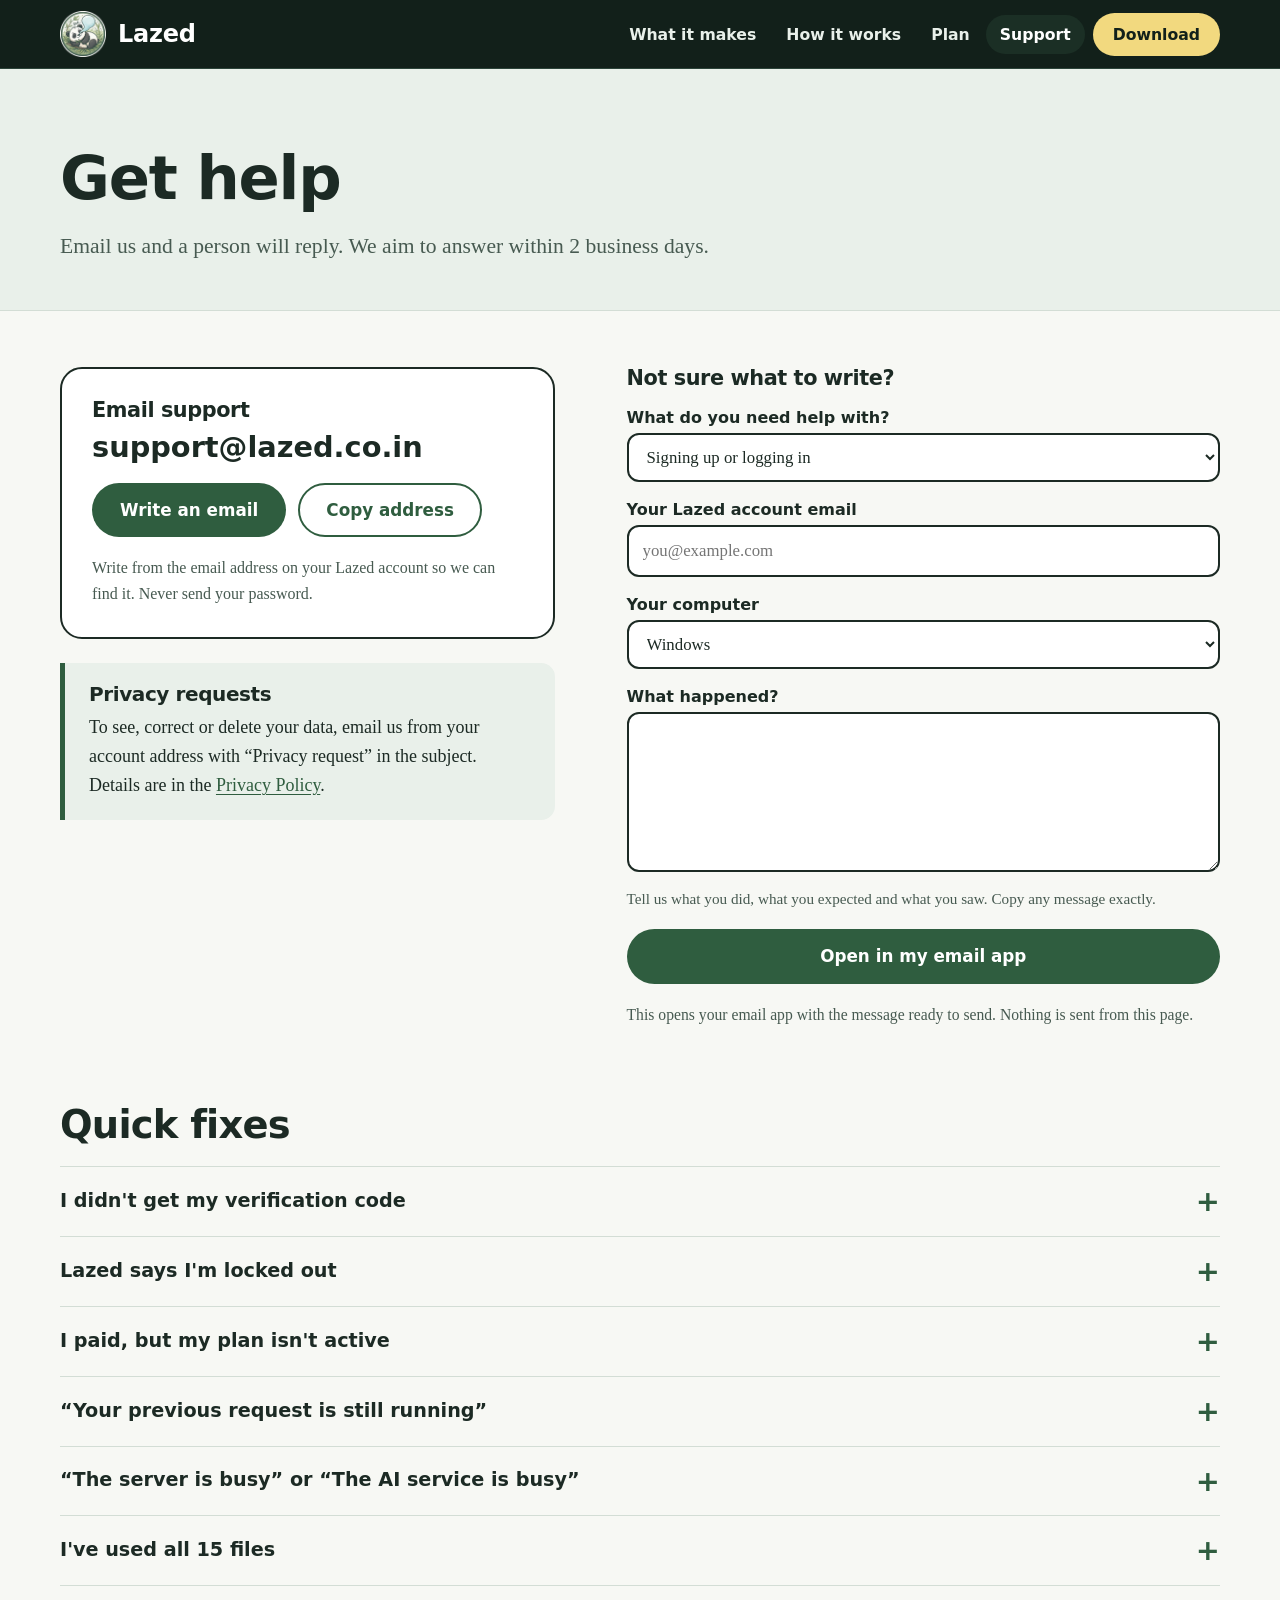
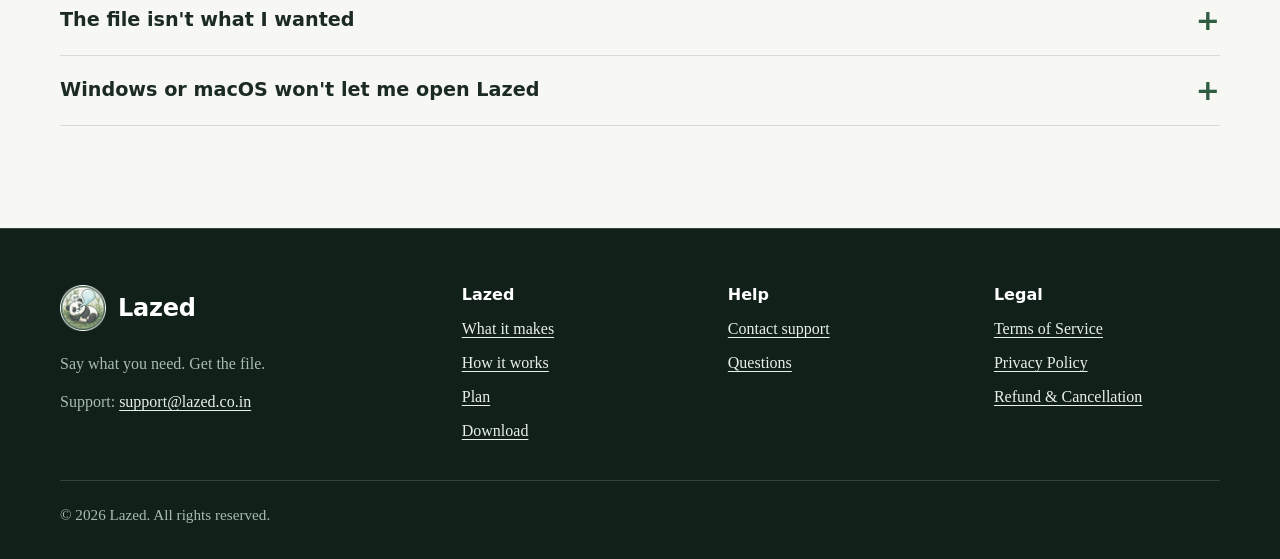
==== contact.html @ 4f2f7432 "first commit" ====
<!doctype html>
<html lang="en">
<head>
<meta charset="utf-8">
<meta name="viewport" content="width=device-width, initial-scale=1">
<title>Support | Lazed</title>
<meta name="description" content="Contact Lazed support at support@lazed.co.in and find quick fixes for sign-up, payment and download problems.">
<meta name="theme-color" content="#12201a">
<link rel="icon" href="assets/favicon.ico" sizes="any">
<link rel="icon" type="image/png" sizes="32x32" href="assets/favicon-32.png">
<link rel="apple-touch-icon" href="assets/apple-touch-icon.png">
<meta property="og:type" content="website">
<meta property="og:site_name" content="Lazed">
<meta property="og:title" content="Support | Lazed">
<meta property="og:description" content="Contact Lazed support at support@lazed.co.in and find quick fixes for sign-up, payment and download problems.">
<meta property="og:image" content="https://lazed.co.in/assets/og-image.png">
<meta property="og:url" content="https://lazed.co.in/contact.html">
<meta name="twitter:card" content="summary_large_image">
<link rel="stylesheet" href="css/style.css">
<script>document.documentElement.classList.add('js')</script>
</head>
<body>
<a class="skip" href="#main">Skip to content</a>
<header class="site-header">
  <div class="wrap">
    <a class="brand" href="index.html"><img src="assets/logo-96.png" width="46" height="46" alt="">Lazed</a>
    <div class="nav">
      <button class="nav-toggle" type="button" aria-expanded="false" aria-controls="nav-links" aria-label="Menu"><svg viewBox="0 0 24 24" fill="none" stroke="currentColor" stroke-width="2.4" stroke-linecap="round" aria-hidden="true"><path d="M4 7h16M4 12h16M4 17h16"/></svg></button>
      <nav id="nav-links" class="nav-links" aria-label="Main">
        <a href="index.html#features">What it makes</a>
        <a href="index.html#how">How it works</a>
        <a href="index.html#plan">Plan</a>
        <a href="contact.html" aria-current="page">Support</a>
        <a class="btn btn-moon btn-sm" href="download.html" data-os-link>Download</a>
      </nav>
    </div>
  </div>
</header>
<main id="main">
<section class="page-head">
  <div class="wrap">
    <h1>Get help</h1>
    <p class="lead">Email us and a person will reply. We aim to answer within 2 business days.</p>
  </div>
</section>

<section class="section" style="padding-top: clamp(36px, 5vw, 56px)">
  <div class="wrap">
    <div class="contact-grid">
      <div>
        <div class="mail-card">
          <h2 style="font-size: 1.3rem">Email support</h2>
          <a class="address" href="mailto:support@lazed.co.in">support@lazed.co.in</a>
          <div class="row">
            <a class="btn btn-moss" href="mailto:support@lazed.co.in">Write an email</a>
            <button class="btn btn-ghost" type="button" id="copy-email" hidden>Copy address</button>
          </div>
          <p class="small">Write from the email address on your Lazed account so we can find it. Never send your password.</p>
        </div>
        <div class="callout" style="margin-top: 24px">
          <h3>Privacy requests</h3>
          <p>To see, correct or delete your data, email us from your account address with &ldquo;Privacy request&rdquo; in the subject. Details are in the <a href="privacy.html#rights">Privacy Policy</a>.</p>
        </div>
      </div>

      <form class="form" id="help-form">
        <h2 style="font-size: 1.3rem">Not sure what to write?</h2>
        <div class="field">
          <label for="topic">What do you need help with?</label>
          <select id="topic" name="topic">
            <option>Signing up or logging in</option>
            <option>A payment or my plan</option>
            <option>Downloading or installing</option>
            <option>A file didn't turn out right</option>
            <option>A privacy request</option>
            <option>Something else</option>
          </select>
        </div>
        <div class="field">
          <label for="account">Your Lazed account email</label>
          <input id="account" name="account" type="email" autocomplete="email" placeholder="you@example.com">
        </div>
        <div class="field">
          <label for="system">Your computer</label>
          <select id="system" name="system">
            <option>Windows</option>
            <option>Mac</option>
            <option>Not sure</option>
          </select>
        </div>
        <div class="field">
          <label for="message">What happened?</label>
          <textarea id="message" name="message" required></textarea>
          <span class="hint">Tell us what you did, what you expected and what you saw. Copy any message exactly.</span>
        </div>
        <button class="btn btn-moss" type="submit">Open in my email app</button>
        <p class="form-note">This opens your email app with the message ready to send. Nothing is sent from this page.</p>
      </form>
    </div>

    <div class="quick">
      <h2>Quick fixes</h2>
      <div class="faq">
<details><summary>I didn't get my verification code</summary><div class="answer"><p>Check your spam folder first. The code works for 10 minutes. You can ask for a new one after 60 seconds, up to 5 codes an hour for one address. If it still doesn't arrive, email us from a different address and we'll look into it.</p></div></details>
<details><summary>Lazed says I'm locked out</summary><div class="answer"><p>After 5 wrong passwords, logins from that device are paused for 15 minutes. Wait, then try again. If you've forgotten your password, email us from your account address.</p></div></details>
<details><summary>I paid, but my plan isn't active</summary><div class="answer"><p>Access switches on automatically once the payment is confirmed, usually within a few minutes. Close and reopen Lazed and log in again. If it's still inactive, email us your account address and payment confirmation.</p></div></details>
<details><summary>&ldquo;Your previous request is still running&rdquo;</summary><div class="answer"><p>Each account can run one request at a time. Wait for the current one to finish. If you closed the app mid-request, reopen it: Lazed picks up the finished result for up to a day.</p></div></details>
<details><summary>&ldquo;The server is busy&rdquo; or &ldquo;The AI service is busy&rdquo;</summary><div class="answer"><p>Try again in a minute. Nothing was counted against your files. If you've sent a lot of messages in the last hour, you may also have reached the hourly message limit; wait a little and try again.</p></div></details>
<details><summary>I've used all 15 files</summary><div class="answer"><p>Your plan has no files left. Log in to Lazed and choose to pay again to start a fresh 30 days with 15 files. A request that failed doesn't use a file.</p></div></details>
<details><summary>The file isn't what I wanted</summary><div class="answer"><p>Reply in the same conversation and say what to change; Lazed keeps the context. Be specific about the audience, length and style. If you're still stuck, email us the request and what you expected.</p></div></details>
<details><summary>Windows or macOS won't let me open Lazed</summary><div class="answer"><p>That's the usual warning for new apps. Follow the <a href="download.html#install">install steps</a>. If it still won't open, tell us your system version and the exact message.</p></div></details>
      </div>
    </div>
  </div>
</section>
</main>
<footer class="site-footer">
  <div class="wrap footer-grid">
    <div>
      <a class="brand" href="index.html"><img src="assets/logo-96.png" width="46" height="46" alt="">Lazed</a>
      <p>Say what you need. Get the file.</p>
      <p>Support: <a href="mailto:support@lazed.co.in">support@lazed.co.in</a></p>
    </div>
    <nav aria-label="Product">
      <p class="footer-title">Lazed</p>
      <ul>
        <li><a href="index.html#features">What it makes</a></li>
        <li><a href="index.html#how">How it works</a></li>
        <li><a href="index.html#plan">Plan</a></li>
        <li><a href="download.html">Download</a></li>
      </ul>
    </nav>
    <nav aria-label="Help">
      <p class="footer-title">Help</p>
      <ul>
        <li><a href="contact.html">Contact support</a></li>
        <li><a href="index.html#faq">Questions</a></li>
      </ul>
    </nav>
    <nav aria-label="Legal">
      <p class="footer-title">Legal</p>
      <ul>
        <li><a href="terms.html">Terms of Service</a></li>
        <li><a href="privacy.html">Privacy Policy</a></li>
        <li><a href="refund.html">Refund &amp; Cancellation</a></li>
      </ul>
    </nav>
  </div>
  <div class="wrap footer-base">
    <p>&copy; <span data-year>2026</span> Lazed. All rights reserved.</p>
  </div>
</footer>
<script src="js/config.js"></script>
<script src="js/main.js"></script>
</body>
</html>
---- css/style.css ----
/* Lazed website styles.
   System fonts only, so the site makes no third-party requests.
   Edit the colours and fonts in :root; everything else follows. */

:root {
  --night: #12201a;
  --night-2: #1b2f25;
  --night-line: #2c443a;
  --ink: #1c2a24;
  --muted: #475a51;
  --paper: #f7f8f4;
  --mist: #e9f0ea;
  --dream: #cbe7e8;
  --white: #ffffff;
  --moss: #2f5d3f;
  --moss-dark: #24492f;
  --leaf: #98aa84;
  --moon: #f2d97f;
  --moon-dark: #e6c75c;
  --on-night: #e9f0ea;
  --on-night-muted: #a8bdb0;
  --line: #d3ddd5;
  --focus: #1d6f8f;

  --font-display: ui-rounded, "SF Pro Rounded", "Hiragino Maru Gothic ProN", "Arial Rounded MT Bold",
    Quicksand, Nunito, "Segoe UI Variable Display", Calibri, "Trebuchet MS", system-ui, sans-serif;
  --font-body: Charter, "Bitstream Charter", "Sitka Text", Cambria, Georgia, serif;

  --wrap: 1160px;
}

*, *::before, *::after { box-sizing: border-box; }
[hidden] { display: none !important; }

html {
  -webkit-text-size-adjust: 100%;
  scroll-behavior: smooth;
  scroll-padding-top: 88px;
}

body {
  margin: 0;
  background: var(--paper);
  color: var(--ink);
  font: 400 1.125rem/1.62 var(--font-body);
  text-rendering: optimizeLegibility;
}

img, svg { max-width: 100%; display: block; }

a { color: var(--moss); text-underline-offset: 0.18em; }
a:hover { color: var(--moss-dark); }

h1, h2, h3 {
  margin: 0;
  font-family: var(--font-display);
  font-weight: 800;
  line-height: 1.1;
  letter-spacing: -0.02em;
  text-wrap: balance;
}

p { margin: 0 0 1em; }

:focus-visible { outline: 3px solid var(--focus); outline-offset: 3px; border-radius: 4px; }
.site-header :focus-visible,
.site-footer :focus-visible,
.hero :focus-visible,
.cta-band :focus-visible { outline-color: var(--moon); }

.wrap { width: min(100% - 40px, var(--wrap)); margin-inline: auto; }

.sr-only {
  position: absolute; width: 1px; height: 1px; margin: -1px; padding: 0;
  overflow: hidden; clip: rect(0 0 0 0); white-space: nowrap; border: 0;
}

.skip {
  position: absolute; left: 12px; top: -64px; z-index: 100;
  background: var(--moon); color: var(--night); text-decoration: none;
  font: 700 1rem var(--font-display); padding: 10px 16px; border-radius: 10px;
}
.skip:focus { top: 12px; }

/* ---------- Buttons ---------- */
.btn {
  display: inline-flex; align-items: center; justify-content: center; gap: 10px;
  font: 700 1.05rem/1.1 var(--font-display);
  padding: 16px 26px; border-radius: 999px; border: 2px solid transparent;
  text-decoration: none; cursor: pointer; text-align: center;
  transition: transform 0.15s ease, background-color 0.15s ease, border-color 0.15s ease;
}
.btn:active { transform: translateY(1px); }
.btn-moon { background: var(--moon); color: var(--night); }
.btn-moon:hover { background: var(--moon-dark); color: var(--night); }
.btn-moss { background: var(--moss); color: #fff; }
.btn-moss:hover { background: var(--moss-dark); color: #fff; }
.btn-ghost-dark { border-color: var(--on-night-muted); color: var(--on-night); }
.btn-ghost-dark:hover { background: var(--night-2); color: #fff; }
.btn-ghost { border-color: var(--moss); color: var(--moss); background: transparent; }
.btn-ghost:hover { background: var(--moss); color: #fff; }
.btn-sm { padding: 10px 18px; font-size: 0.95rem; }
.btn-block { width: 100%; }
.btn[aria-disabled="true"] { opacity: 0.6; pointer-events: none; }
.btn svg { width: 20px; height: 20px; }

/* ---------- Header ---------- */
.site-header {
  position: sticky; top: 0; z-index: 50;
  background: var(--night); color: var(--on-night);
  border-bottom: 1px solid var(--night-line);
}
.site-header .wrap { display: flex; align-items: center; gap: 16px; min-height: 68px; flex-wrap: wrap; padding-block: 6px; }
.brand {
  display: inline-flex; align-items: center; gap: 12px;
  color: #fff; text-decoration: none;
  font: 800 1.5rem/1 var(--font-display); letter-spacing: -0.01em;
}
.brand:hover { color: #fff; }
.brand img { width: 46px; height: 46px; }
.nav { margin-left: auto; display: flex; align-items: center; gap: 8px; flex-wrap: wrap; }
.nav-links { display: flex; align-items: center; gap: 2px; flex-wrap: wrap; }
.nav-links a {
  color: var(--on-night); text-decoration: none;
  font: 600 0.98rem var(--font-display); padding: 10px 14px; border-radius: 999px;
}
.nav-links a:hover, .nav-links a[aria-current="page"] { background: var(--night-2); color: #fff; }
.nav-links a.btn-moon { background: var(--moon); color: var(--night); padding: 10px 18px; margin-left: 6px; }
.nav-links a.btn-moon:hover { background: var(--moon-dark); color: var(--night); }
.nav-toggle {
  display: none; align-items: center; justify-content: center;
  width: 46px; height: 46px; border-radius: 50%;
  background: transparent; color: #fff; border: 2px solid var(--night-line); cursor: pointer;
}
.nav-toggle svg { width: 22px; height: 22px; }

@media (max-width: 859px) {
  .js .nav-toggle { display: inline-flex; }
  .js .nav { margin-left: auto; }
  .js .nav-links {
    display: none; position: absolute; left: 0; right: 0; top: 100%;
    flex-direction: column; align-items: stretch; gap: 2px;
    background: var(--night); padding: 8px 20px 20px; border-bottom: 1px solid var(--night-line);
  }
  .js .nav-open .nav-links { display: flex; }
  .js .nav-links a { padding: 14px 14px; font-size: 1.05rem; }
  .js .nav-links a.btn-moon { margin: 8px 0 0; padding: 14px 18px; text-align: center; }
}

/* ---------- Hero ---------- */
.hero {
  background: var(--night); color: var(--on-night);
  padding-block: clamp(40px, 7vw, 88px) clamp(56px, 8vw, 112px);
  overflow: hidden;
}
.hero .wrap { display: grid; gap: 56px; align-items: center; }
@media (min-width: 960px) {
  .hero .wrap { grid-template-columns: minmax(0, 1fr) minmax(0, 1.08fr); gap: 64px; }
}
.hero h1 { font-size: clamp(2.7rem, 1.5rem + 4.7vw, 5rem); line-height: 1; color: #fff; }
.lead { font-size: clamp(1.15rem, 1.05rem + 0.5vw, 1.35rem); line-height: 1.5; max-width: 34em; }
.hero .lead { color: var(--on-night-muted); margin-top: 24px; }
.hero-actions { display: flex; flex-wrap: wrap; gap: 14px; margin-top: 32px; }
.hero-note { margin: 22px 0 0; font-size: 1rem; color: var(--on-night-muted); max-width: 32em; }

/* The bubble comes from the panda's nose in the logo; it holds the demo. */
.scene { --p: 150px; position: relative; width: 100%; max-width: 620px; margin-inline: auto; padding-bottom: calc(var(--p) + 26px); }
.bubble {
  position: relative; color: var(--ink);
  background: radial-gradient(120% 90% at 20% 10%, #eef9f9 0%, var(--dream) 52%, #b3d6da 100%);
  border: 3px solid #2d4a43;
  border-radius: 64px 76px 70px 56px / 70px 60px 76px 64px;
  padding: 24px 22px 24px;
  box-shadow: inset 10px 12px 22px rgba(255, 255, 255, 0.55), inset -10px -14px 26px rgba(40, 100, 110, 0.16),
    0 30px 60px -30px rgba(0, 0, 0, 0.7);
}
.chips { display: flex; flex-wrap: wrap; gap: 8px; margin: 0 0 16px; padding: 0 6px; list-style: none; }
.chip {
  font: 700 0.88rem var(--font-display); padding: 8px 14px; border-radius: 999px;
  border: 2px solid rgba(45, 74, 67, 0.55); background: rgba(255, 255, 255, 0.4); color: #23403a; cursor: pointer;
  transition: background-color 0.15s ease, color 0.15s ease;
}
.chip:hover { background: rgba(255, 255, 255, 0.75); }
.chip[aria-pressed="true"] { background: #23403a; border-color: #23403a; color: #fff; }
.chat {
  min-height: 300px; display: flex; flex-direction: column; gap: 12px; padding: 0 6px;
  font-family: var(--font-display); font-size: 1rem; line-height: 1.4;
}
.msg-user {
  align-self: flex-end; max-width: 90%; background: var(--moss); color: #fff;
  padding: 12px 16px; border-radius: 18px 18px 4px 18px;
}
.msg-bot {
  align-self: flex-start; width: 100%; max-width: 96%; background: rgba(255, 255, 255, 0.8);
  padding: 14px 16px; border-radius: 18px 18px 18px 4px;
}
.steps { list-style: none; margin: 0; padding: 0; display: grid; gap: 8px; }
.steps li { display: flex; gap: 10px; align-items: center; }
.steps li::before {
  content: ""; flex: none; width: 18px; height: 18px; border-radius: 50%;
  background: var(--moss) url("data:image/svg+xml,%3Csvg xmlns='http://www.w3.org/2000/svg' viewBox='0 0 20 20'%3E%3Cpath d='M5.5 10.5l3 3 6-7' fill='none' stroke='white' stroke-width='2.4' stroke-linecap='round' stroke-linejoin='round'/%3E%3C/svg%3E") center / 14px no-repeat;
}
.typing { display: inline-flex; gap: 5px; padding: 6px 2px; }
.typing span { width: 8px; height: 8px; border-radius: 50%; background: var(--moss); animation: bob 0.9s ease-in-out infinite; }
.typing span:nth-child(2) { animation-delay: 0.15s; }
.typing span:nth-child(3) { animation-delay: 0.3s; }
@keyframes bob { 0%, 80%, 100% { transform: translateY(0); opacity: 0.5; } 40% { transform: translateY(-5px); opacity: 1; } }
.file {
  display: flex; align-items: center; gap: 12px; background: #fff; border: 2px solid #2d4a43;
  border-radius: 14px; padding: 10px 14px; margin-top: 12px;
}
.file-ext { font-weight: 800; font-size: 0.82rem; padding: 6px 9px; border-radius: 8px; background: var(--moon); color: var(--night); }
.file-name { font-weight: 700; overflow-wrap: anywhere; min-width: 0; }
.file-sub { display: block; font-size: 0.86rem; font-weight: 500; color: var(--muted); }
.scene-caption { position: absolute; left: calc(var(--p) + 84px); right: 0; bottom: 6px; margin: 0; font-size: 0.92rem; line-height: 1.35; color: var(--on-night-muted); font-family: var(--font-display); font-weight: 600; }

.panda { position: absolute; left: 4px; bottom: 0; width: var(--p); height: var(--p); }
.panda img { width: 100%; height: 100%; border-radius: 50%; box-shadow: 0 0 0 6px var(--night), 0 0 0 8px var(--night-line); }
.zzz {
  position: absolute; left: calc(var(--p) * 0.06); top: calc(var(--p) * -0.22);
  font: 800 1.7rem/1 var(--font-display); letter-spacing: 0.12em; color: var(--moon); z-index: 1;
  animation: drift 4.5s ease-in-out infinite;
}
@keyframes drift { 0%, 100% { transform: translate(0, 0); opacity: 0.55; } 50% { transform: translate(6px, -8px); opacity: 1; } }
.dots span {
  position: absolute; border-radius: 50%; border: 2px solid #2d4a43;
  background: radial-gradient(circle at 30% 30%, #eef9f9, var(--dream));
}
.dots .d1 { width: calc(var(--p) * 0.08); height: calc(var(--p) * 0.08); left: calc(var(--p) + 4px); bottom: calc(var(--p) * 0.3); }
.dots .d2 { width: calc(var(--p) * 0.12); height: calc(var(--p) * 0.12); left: calc(var(--p) + 26px); bottom: calc(var(--p) * 0.52); }
.dots .d3 { width: calc(var(--p) * 0.16); height: calc(var(--p) * 0.16); left: calc(var(--p) + 52px); bottom: calc(var(--p) * 0.8 + 12px); }
@media (max-width: 520px) {
  .scene { --p: 112px; }
  .bubble { padding: 20px 14px; border-radius: 44px 52px 48px 40px / 48px 42px 52px 44px; }
  .chat { min-height: 330px; padding: 0 2px; }
}

/* ---------- Sections ---------- */
.section { padding-block: clamp(56px, 8vw, 104px); }
.section-mist { background: var(--mist); }
.section h2 { font-size: clamp(2rem, 1.3rem + 2.6vw, 3.2rem); }
.section .lead { color: var(--muted); margin-top: 18px; }
.section-head { max-width: 42rem; margin-bottom: clamp(28px, 4vw, 52px); }

.split { display: grid; gap: 36px; }
@media (min-width: 960px) {
  .split { grid-template-columns: minmax(0, 5fr) minmax(0, 7fr); gap: 72px; }
  .split-sticky { position: sticky; top: 108px; align-self: start; }
}

.kinds { list-style: none; margin: 0; padding: 0; border-bottom: 1px solid var(--line); }
.kind { display: grid; grid-template-columns: 84px minmax(0, 1fr); gap: 24px; padding: 28px 0; border-top: 1px solid var(--line); }
.kind h3 { font-size: 1.45rem; margin-bottom: 8px; }
.kind p { margin: 0; color: var(--muted); }
.kind-tab {
  --tint: var(--dream);
  position: relative; width: 84px; height: 104px; background: var(--tint);
  clip-path: polygon(0 0, 66% 0, 100% 26%, 100% 100%, 0 100%);
  display: flex; align-items: flex-end; padding: 0 0 12px 12px;
  font: 800 1.05rem var(--font-display); color: var(--ink);
}
.kind-tab::after {
  content: ""; position: absolute; top: 0; left: 66%; width: 34%; height: 26%;
  background: rgba(0, 0, 0, 0.16); clip-path: polygon(0 0, 0 100%, 100% 100%);
}
.tint-moon { --tint: var(--moon); }
.tint-leaf { --tint: #bcd7a8; }
.tint-wood { --tint: #dcc5a8; }
@media (max-width: 520px) {
  .kind { grid-template-columns: 1fr; gap: 16px; }
}

.facts { display: grid; gap: 0 56px; }
@media (min-width: 760px) { .facts { grid-template-columns: 1fr 1fr; } }
.fact { padding: 26px 0 30px; border-top: 2px solid var(--moss); }
.fact h3 { font-size: 1.4rem; margin-bottom: 8px; }
.fact p { margin: 0; color: var(--muted); }

.how { list-style: none; margin: 0; padding: 0; display: grid; gap: 40px; }
@media (min-width: 860px) { .how { grid-template-columns: repeat(3, 1fr); gap: 48px; } }
.how-step { position: relative; }
.how-n {
  display: grid; place-items: center; width: 54px; height: 54px; border-radius: 50%;
  background: var(--moss); color: #fff; font: 800 1.35rem var(--font-display); margin-bottom: 18px;
}
.how-step h3 { font-size: 1.45rem; margin-bottom: 8px; }
.how-step p { margin: 0; color: var(--muted); }
@media (min-width: 860px) {
  .how-step:not(:last-child)::after {
    content: ""; position: absolute; top: 26px; left: 72px; right: -36px; border-top: 3px dotted var(--leaf);
  }
}

.ticket { display: grid; background: #fff; border: 2px solid var(--ink); border-radius: 22px; overflow: hidden; max-width: 1000px; }
@media (min-width: 760px) { .ticket { grid-template-columns: 270px minmax(0, 1fr); } }
.ticket-stub {
  background: var(--moss); color: #fff; padding: 34px 30px; display: flex; flex-direction: column;
  justify-content: center; gap: 22px; border-bottom: 3px dashed rgba(255, 255, 255, 0.55);
}
@media (min-width: 760px) { .ticket-stub { border-bottom: 0; border-right: 3px dashed rgba(255, 255, 255, 0.55); } }
.ticket-big { font: 800 3.4rem/1 var(--font-display); letter-spacing: -0.03em; }
.ticket-big small { display: block; margin-top: 8px; font-size: 1.05rem; font-weight: 700; letter-spacing: 0; opacity: 0.92; }
.ticket-body { padding: 32px 34px 36px; }
.ticket-body h3 { font-size: 1.4rem; margin-bottom: 14px; }
.ticks { list-style: none; margin: 0 0 24px; padding: 0; display: grid; gap: 12px; }
.ticks li { position: relative; padding-left: 34px; }
.ticks li::before {
  content: ""; position: absolute; left: 0; top: 0.28em; width: 22px; height: 22px;
  background: url("data:image/svg+xml,%3Csvg xmlns='http://www.w3.org/2000/svg' viewBox='0 0 20 20'%3E%3Ccircle cx='10' cy='10' r='10' fill='%232f5d3f'/%3E%3Cpath d='M5.5 10.5l3 3 6-7' fill='none' stroke='white' stroke-width='2' stroke-linecap='round' stroke-linejoin='round'/%3E%3C/svg%3E") center / contain no-repeat;
}

.private-list { display: grid; gap: 22px; }
.private-list p { margin: 0; }
.private-list strong { font-family: var(--font-display); font-weight: 800; display: block; font-size: 1.15rem; margin-bottom: 2px; }

.faq details { border-top: 1px solid var(--line); }
.faq details:last-child { border-bottom: 1px solid var(--line); }
.faq summary {
  list-style: none; cursor: pointer; display: flex; justify-content: space-between; align-items: center; gap: 20px;
  padding: 20px 0; font: 700 1.2rem/1.3 var(--font-display);
}
.faq summary::-webkit-details-marker { display: none; }
.faq summary::after { content: "+"; flex: none; font-size: 1.8rem; line-height: 1; color: var(--moss); transition: transform 0.2s ease; }
.faq details[open] summary::after { transform: rotate(45deg); }
.faq .answer { padding: 0 0 24px; max-width: 46rem; }
.faq .answer p:last-child { margin-bottom: 0; }

.cta-band { background: var(--night); color: var(--on-night); padding-block: clamp(56px, 8vw, 96px); }
.cta-band .wrap { display: flex; flex-wrap: wrap; align-items: center; gap: 28px 44px; justify-content: center; text-align: left; }
.cta-band img { width: 132px; height: 132px; border-radius: 50%; }
.cta-band h2 { font-size: clamp(2rem, 1.4rem + 2.4vw, 3rem); color: #fff; }
.cta-band p { margin: 10px 0 24px; color: var(--on-night-muted); }

/* ---------- Footer ---------- */
.site-footer { background: var(--night); color: var(--on-night-muted); border-top: 1px solid var(--night-line); font-size: 1rem; }
.footer-grid { display: grid; gap: 36px; padding-block: 56px 36px; }
@media (min-width: 760px) { .footer-grid { grid-template-columns: 1.6fr 1fr 1fr 1fr; gap: 40px; } }
.footer-grid p { margin: 12px 0 0; }
.footer-title { margin: 0 0 12px !important; font: 800 1rem var(--font-display); color: #fff; }
.footer-grid ul { list-style: none; margin: 0; padding: 0; display: grid; gap: 8px; }
.site-footer a { color: var(--on-night); text-underline-offset: 0.2em; }
.site-footer a:hover { color: var(--moon); }
.footer-grid .brand { color: #fff; text-decoration: none; }
.footer-base { border-top: 1px solid var(--night-line); padding-block: 22px 32px; font-size: 0.95rem; }
.footer-base p { margin: 0; }

/* ---------- Inner pages ---------- */
.page-head { background: var(--mist); border-bottom: 1px solid var(--line); padding-block: clamp(40px, 6vw, 76px) clamp(28px, 4vw, 48px); }
.page-head h1 { font-size: clamp(2.3rem, 1.4rem + 3.2vw, 3.8rem); }
.page-head .lead { color: var(--muted); margin: 18px 0 0; }
.updated { margin: 14px 0 0; font: 600 0.95rem var(--font-display); color: var(--muted); }
.summary { background: #fff; border: 2px solid var(--ink); border-radius: 16px; padding: 20px 24px 8px; margin-top: 28px; max-width: 46rem; }
.summary h2 { font-size: 1.2rem; margin-bottom: 10px; }
.summary ul { margin: 0 0 12px; padding-left: 1.2em; }
.summary li { margin: 0.3em 0; }

.legal { display: grid; gap: 28px; padding-block: 44px 96px; }
@media (min-width: 960px) { .legal { grid-template-columns: 260px minmax(0, 1fr); gap: 72px; } }
.toc { align-self: start; font-family: var(--font-display); }
.toc summary { cursor: pointer; font: 800 1rem var(--font-display); padding: 10px 0; }
.toc ol { list-style: none; margin: 0; padding: 0; display: grid; gap: 2px; font-weight: 600; font-size: 0.96rem; }
.toc a { display: block; padding: 7px 12px; border-radius: 8px; color: var(--ink); text-decoration: none; line-height: 1.3; }
.toc a:hover { background: var(--mist); }
.toc a.is-current { background: var(--mist); color: var(--moss-dark); box-shadow: inset 3px 0 0 var(--moss); }
@media (min-width: 960px) {
  .toc { position: sticky; top: 100px; max-height: calc(100vh - 120px); overflow: auto; }
  .toc summary { pointer-events: none; list-style: none; }
  .toc summary::-webkit-details-marker { display: none; }
}
.prose { max-width: 44rem; }
.prose h2 { font-size: 1.7rem; margin: 2.2em 0 0.55em; scroll-margin-top: 96px; }
.prose h2:first-child { margin-top: 0; }
.prose h3 { font-size: 1.2rem; margin: 1.6em 0 0.4em; }
.prose ul, .prose ol { padding-left: 1.3em; margin: 0 0 1em; }
.prose li { margin: 0.4em 0; }
.table-wrap { overflow-x: auto; margin: 1.2em 0 1.6em; border: 1px solid var(--line); border-radius: 12px; background: #fff; }
.prose table { width: 100%; border-collapse: collapse; font-size: 1rem; line-height: 1.5; min-width: 520px; }
.prose th, .prose td { text-align: left; vertical-align: top; padding: 12px 14px; border-bottom: 1px solid var(--line); }
.prose th { font: 800 0.95rem var(--font-display); background: var(--mist); }
.prose tr:last-child td { border-bottom: 0; }

/* Download page */
.notice {
  background: var(--dream); border: 2px solid var(--ink); border-radius: 14px; padding: 16px 20px; margin-bottom: 28px;
  font-family: var(--font-display); font-weight: 600; line-height: 1.45;
}
.notice[hidden] { display: none; }
.notice p { margin: 0 0 10px; }
.notice p:last-child { margin: 0; }
.platforms { display: grid; gap: 28px; padding-top: 14px; }
@media (min-width: 860px) { .platforms { grid-template-columns: 1fr 1fr; gap: 32px; } }
.platform {
  position: relative; display: flex; flex-direction: column; gap: 14px; background: #fff;
  border: 2px solid var(--ink); border-radius: 22px; padding: 32px 30px 30px;
}
.platform.is-match { border-color: var(--moss); box-shadow: 8px 8px 0 var(--moss); }
.match-badge {
  position: absolute; top: -15px; left: 26px; background: var(--moss); color: #fff;
  font: 700 0.88rem var(--font-display); padding: 6px 14px; border-radius: 999px;
}
.platform-top { display: flex; align-items: center; gap: 16px; color: var(--moss); }
.platform-top svg { width: 48px; height: 48px; flex: none; }
.platform h2 { font-size: 1.7rem; color: var(--ink); }
.platform-meta { margin: 0; color: var(--muted); font-family: var(--font-display); font-weight: 600; font-size: 0.98rem; display: flex; flex-wrap: wrap; gap: 4px 18px; }
.platform ul { list-style: none; margin: 4px 0 0; padding: 0; display: grid; gap: 6px; color: var(--muted); font-size: 1rem; }
.platform .unavailable { margin: 0; font-size: 1rem; background: var(--mist); border-radius: 12px; padding: 12px 14px; }
.platform .unavailable[hidden] { display: none; }
.variant-lead { margin: 0; color: var(--muted); font-size: 1rem; }
.variants { display: grid; gap: 14px; }
.variant { display: flex; flex-direction: column; gap: 10px; background: var(--paper); border: 2px solid var(--line); border-radius: 16px; padding: 18px 18px 16px; }
.variant-name { margin: 0; font: 700 1.2rem var(--font-display); color: var(--ink); display: flex; flex-wrap: wrap; align-items: baseline; gap: 2px 12px; }
.variant-name span { font-weight: 600; font-size: 0.95rem; color: var(--muted); }
.variant .platform-meta { font-size: 0.92rem; }
.variant .unavailable[hidden] { display: none; }
.which-mac { font-size: 0.98rem; }
.which-mac summary { cursor: pointer; font-family: var(--font-display); font-weight: 700; }
.which-mac ol { margin: 10px 0 8px; padding-left: 22px; display: grid; gap: 6px; }
.which-mac p { margin: 0; color: var(--muted); }
.hash { font-size: 0.92rem; }
.hash summary { cursor: pointer; font-family: var(--font-display); font-weight: 700; }
.hash code { display: block; margin-top: 8px; word-break: break-all; font: 0.85rem/1.5 ui-monospace, "SF Mono", Consolas, monospace; background: var(--mist); padding: 10px 12px; border-radius: 10px; }

.install { display: grid; gap: 40px; }
@media (min-width: 860px) { .install { grid-template-columns: 1fr 1fr; gap: 56px; } }
.install h3 { font-size: 1.5rem; margin-bottom: 14px; }
.ol-steps { list-style: none; margin: 0; padding: 0; counter-reset: step; display: grid; gap: 18px; }
.ol-steps li { counter-increment: step; position: relative; padding-left: 52px; min-height: 38px; }
.ol-steps li::before {
  content: counter(step); position: absolute; left: 0; top: 0; width: 36px; height: 36px; border-radius: 50%;
  display: grid; place-items: center; background: var(--moss); color: #fff; font: 800 1.05rem var(--font-display);
}
.ol-steps li p { margin: 0; }

.callout { background: var(--mist); border-left: 5px solid var(--moss); border-radius: 0 14px 14px 0; padding: 20px 24px; max-width: 46rem; }
.callout h3 { font-size: 1.25rem; margin-bottom: 8px; }
.callout p:last-child, .callout ul:last-child { margin-bottom: 0; }

/* Contact page */
.contact-grid { display: grid; gap: 40px; }
@media (min-width: 960px) { .contact-grid { grid-template-columns: minmax(0, 5fr) minmax(0, 6fr); gap: 72px; } }
.mail-card { background: #fff; border: 2px solid var(--ink); border-radius: 22px; padding: 30px; }
.mail-card .address { display: block; margin: 8px 0 18px; font: 800 clamp(1.3rem, 1rem + 1.4vw, 1.8rem)/1.2 var(--font-display); color: var(--ink); word-break: break-all; text-decoration: none; }
.mail-card .row { display: flex; flex-wrap: wrap; gap: 12px; }
.mail-card .small { margin: 18px 0 0; font-size: 1rem; color: var(--muted); }
.form { display: grid; gap: 18px; }
.field label { display: block; margin-bottom: 6px; font: 700 1rem var(--font-display); }
.field .hint { display: block; margin-top: 6px; font-size: 0.95rem; color: var(--muted); }
.field input, .field select, .field textarea {
  width: 100%; font: 400 1.05rem/1.4 var(--font-body); color: var(--ink); background: #fff;
  border: 2px solid var(--ink); border-radius: 12px; padding: 12px 14px;
}
.field textarea { min-height: 160px; resize: vertical; }
.field input:focus-visible, .field select:focus-visible, .field textarea:focus-visible { outline: 3px solid var(--focus); outline-offset: 2px; }
.form-note { margin: 0; font-size: 0.98rem; color: var(--muted); }
.quick { margin-top: clamp(48px, 6vw, 80px); }
.quick h2 { font-size: clamp(1.7rem, 1.2rem + 1.8vw, 2.4rem); margin-bottom: 20px; }

/* 404 */
.lost { text-align: center; padding-block: clamp(64px, 10vw, 140px); }
.lost img { width: 168px; height: 168px; margin: 0 auto 28px; border-radius: 50%; }
.lost h1 { font-size: clamp(2.2rem, 1.5rem + 3vw, 3.6rem); }
.lost p { color: var(--muted); max-width: 30em; margin: 16px auto 28px; }
.lost .row { display: flex; gap: 14px; justify-content: center; flex-wrap: wrap; }

@media (prefers-reduced-motion: reduce) {
  html { scroll-behavior: auto; }
  *, *::before, *::after { animation: none !important; transition: none !important; }
}

@media print {
  .site-header, .site-footer, .toc, .skip, .cta-band { display: none !important; }
  body { background: #fff; font-size: 11pt; }
  .page-head { background: none; border: 0; padding-block: 0 12px; }
  .legal { display: block; padding: 0; }
  .prose { max-width: none; }
}
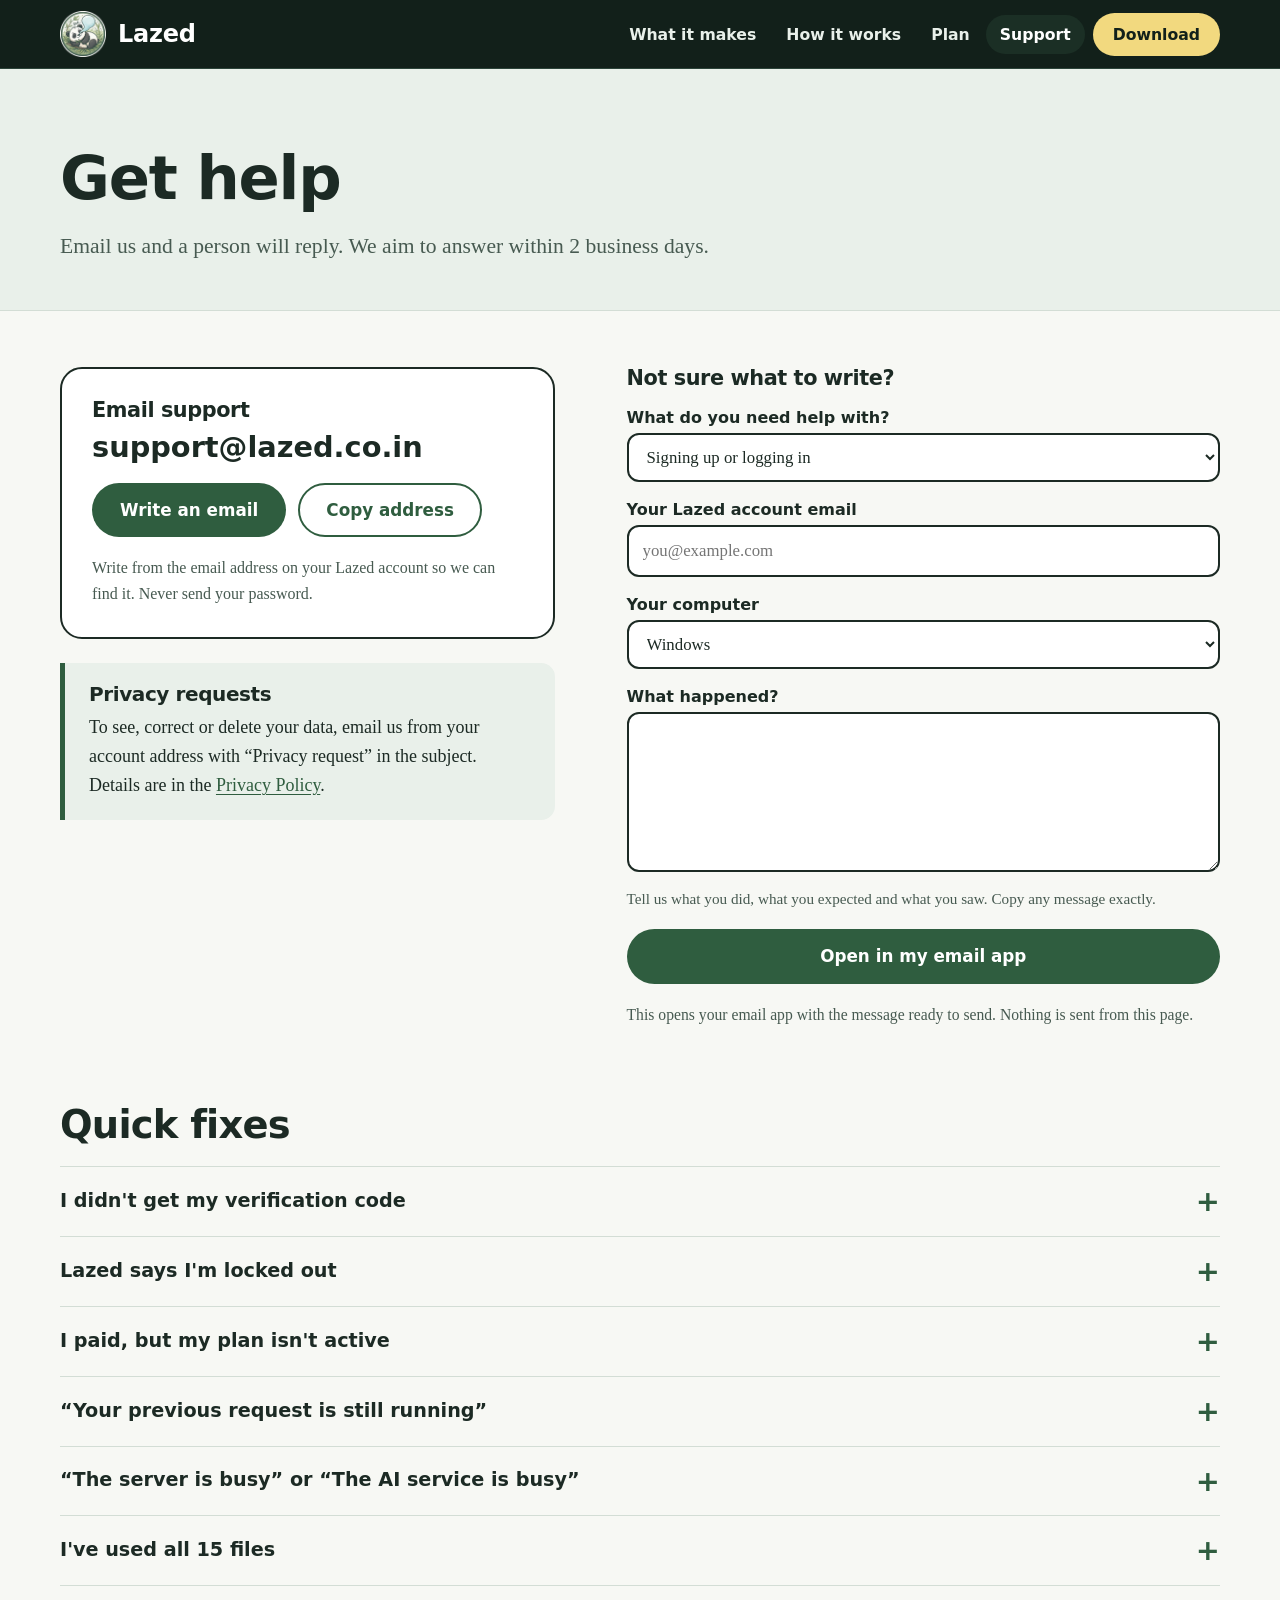
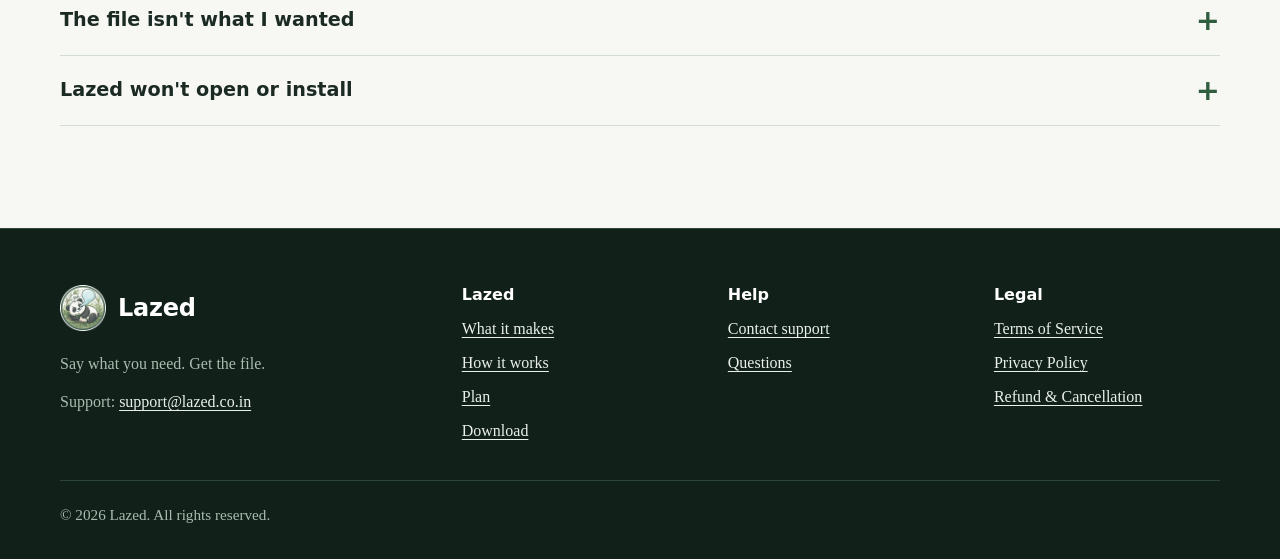
==== commit fe9068f1: "Added redirect to microsoft store for windows computer" ====
--- a/contact.html
+++ b/contact.html
@@ -108,7 +108,7 @@
 <details><summary>&ldquo;The server is busy&rdquo; or &ldquo;The AI service is busy&rdquo;</summary><div class="answer"><p>Try again in a minute. Nothing was counted against your files. If you've sent a lot of messages in the last hour, you may also have reached the hourly message limit; wait a little and try again.</p></div></details>
 <details><summary>I've used all 15 files</summary><div class="answer"><p>Your plan has no files left. Log in to Lazed and choose to pay again to start a fresh 30 days with 15 files. A request that failed doesn't use a file.</p></div></details>
 <details><summary>The file isn't what I wanted</summary><div class="answer"><p>Reply in the same conversation and say what to change; Lazed keeps the context. Be specific about the audience, length and style. If you're still stuck, email us the request and what you expected.</p></div></details>
-<details><summary>Windows or macOS won't let me open Lazed</summary><div class="answer"><p>That's the usual warning for new apps. Follow the <a href="download.html#install">install steps</a>. If it still won't open, tell us your system version and the exact message.</p></div></details>
+<details><summary>Lazed won't open or install</summary><div class="answer"><p>On Windows, install Lazed from the Microsoft Store (open the <a href="download.html">download page</a>); if the Store shows an error, try again after Windows Update finishes. On a Mac, macOS shows the usual warning for new apps, so follow the <a href="download.html#install">install steps</a>. If it still won't open, tell us your system version and the exact message.</p></div></details>
       </div>
     </div>
   </div>
